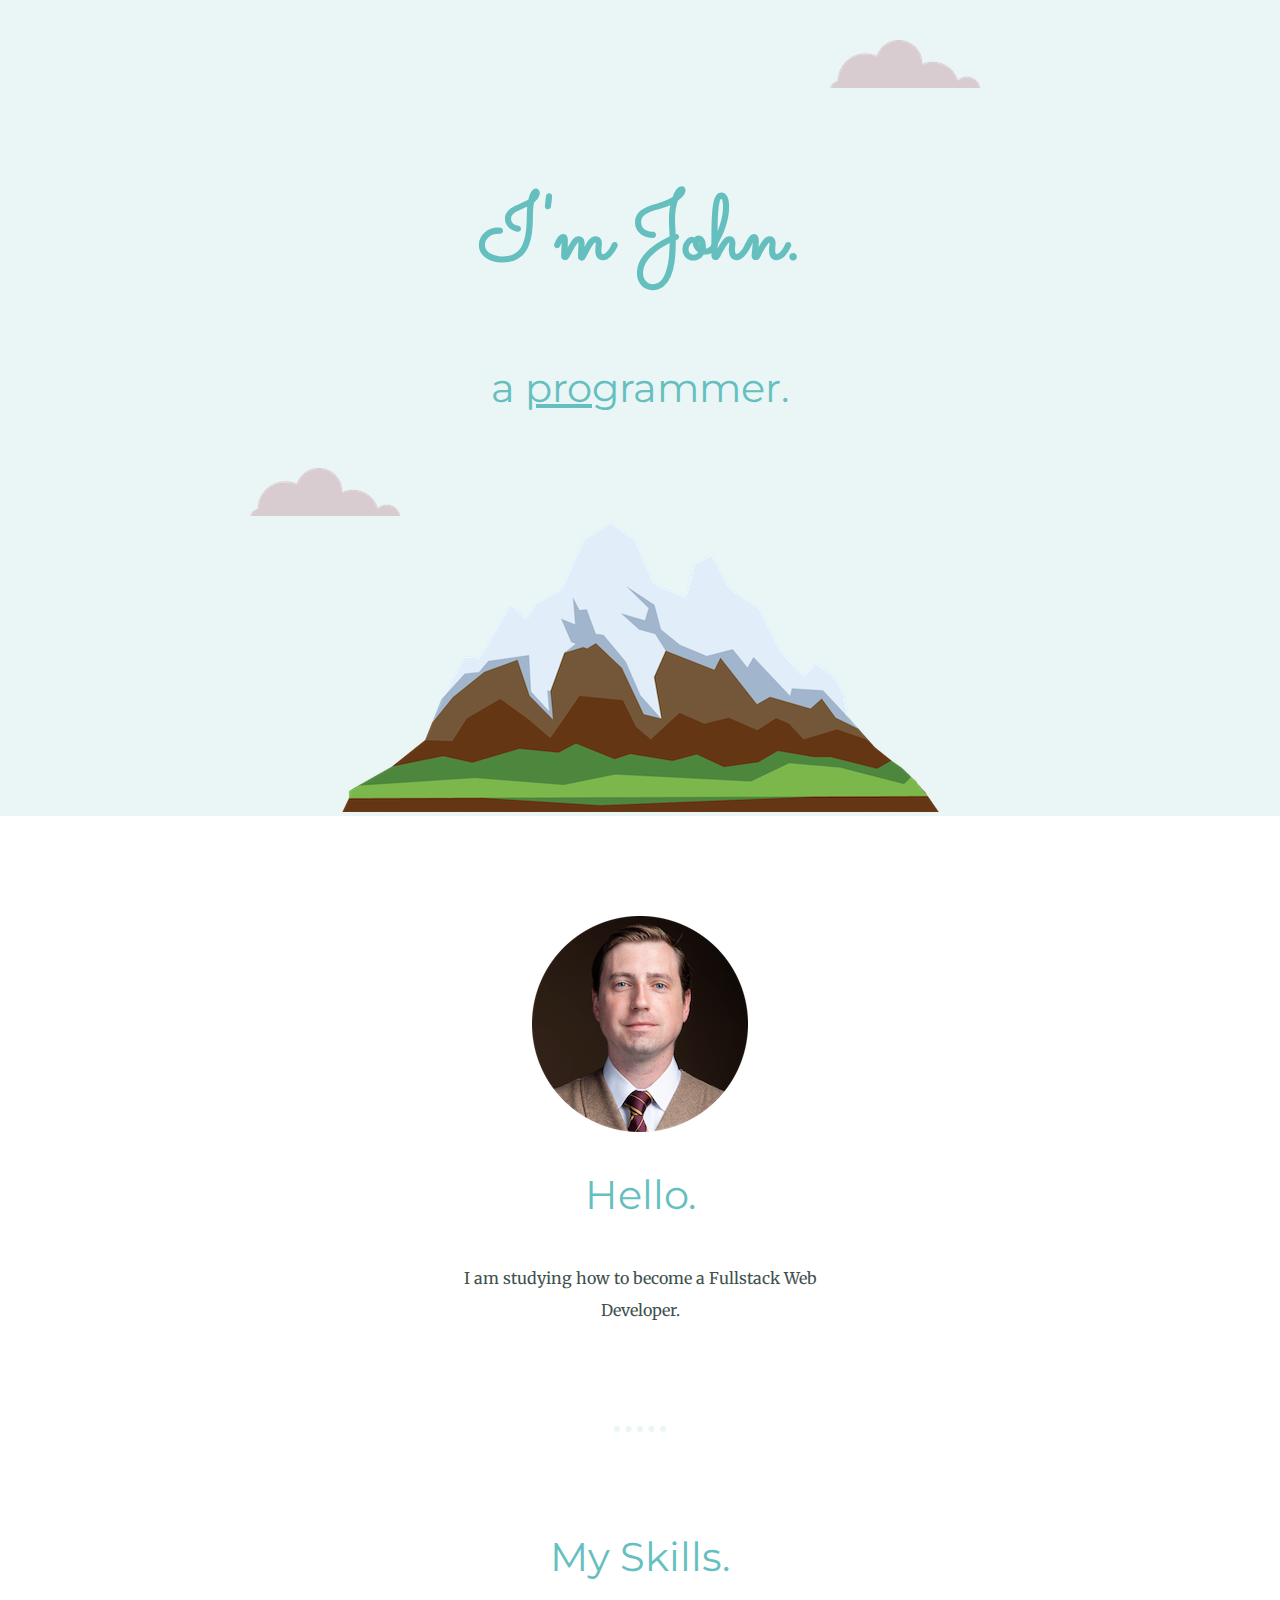
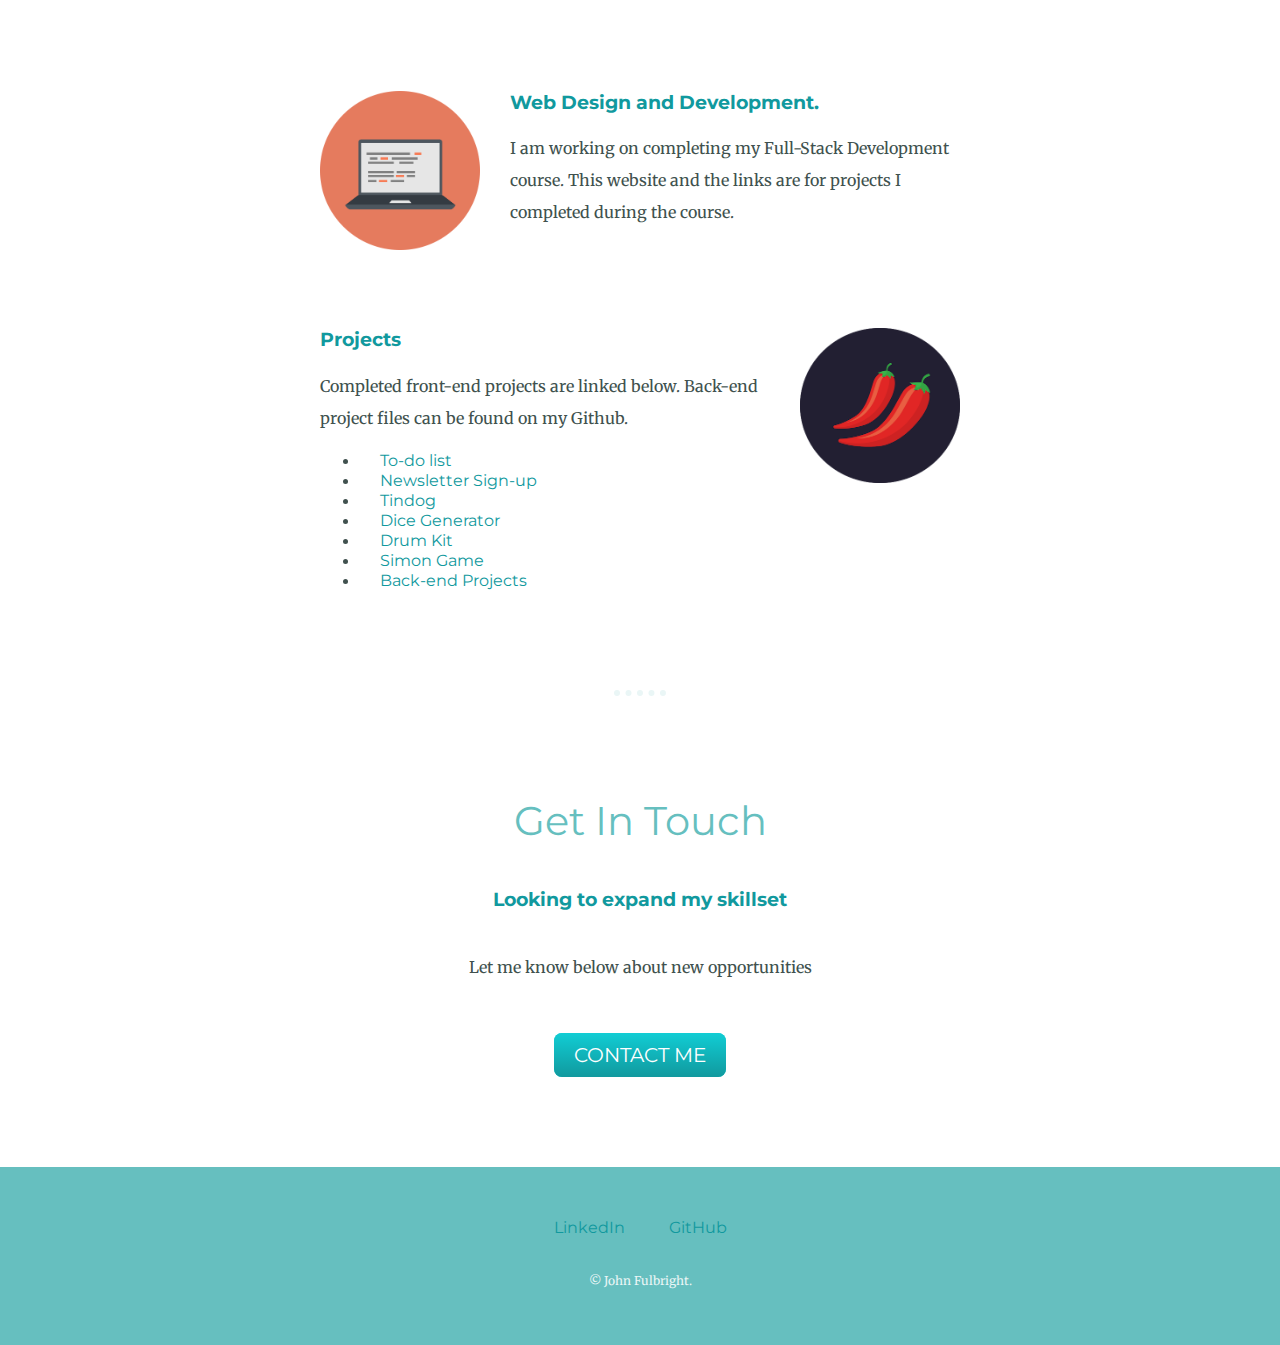
==== index.html @ 8640c63f "Update index.html" ====
<!DOCTYPE html>
<html lang="en" dir="ltr">

<head>
  <meta charset="utf-8">
  <title>John Fulbright</title>
  <link rel="stylesheet" href="css/styles.css">
  <link rel="icon" href="images/favicon.ico">
  <link rel="preconnect" href="https://fonts.googleapis.com">
  <link rel="preconnect" href="https://fonts.gstatic.com" crossorigin>
  <link href="https://fonts.googleapis.com/css2?family=Merriweather&family=Montserrat&family=Sacramento&display=swap" rel="stylesheet">
</head>

<body>
  <div class="top-container">
    <img class="top-cloud" src="images/cloud.png" alt="clouds-img">
    <h1>I'm John.</h1>
    <h2>a <span class="pro">pro</span>grammer.</h2>
    <img class="bottom-cloud" src="images/cloud.png" alt="cloud-img">
    <img src="images/mountain.png" alt="moutain-img">
  </div>
  <div class="middle-container">
    <div class="profile">
      <img class="profile-img" src="images/John Profile.png" alt="John's profile picture">
      <h2>Hello.</h2>
      <p class="intro">I am studying how to become a Fullstack Web Developer.</p>
    </div>
    <hr>
    <div class="skills">
      <h2>My Skills.</h2>
      <div class="skill-row">
        <img class="laptop-img" src="images/laptop.png" alt="Laptop img">
        <h3>Web Design and Development.</h3>
        <p>I am working on completing my Full-Stack Development course. This website and the links are for projects I completed during the course.</p>
      </div>
      <div class="skill-row">
        <img class="chillies-img" src="images/chillies.png" alt="Pepper img">
        <h3>Projects</h3>
        <p>Completed front-end projects are linked below. Back-end project files can be found on my Github.</p>
        <ul>
          <li><a href="https://gentle-hollows-86033.herokuapp.com">To-do list</a></li>
          <li><a href="https://quiet-inlet-40746.herokuapp.com">Newsletter Sign-up</a></li>
          <li><a href="https://watchfulpuma.github.io/Tindog">Tindog</a></li>
          <li><a href="https://watchfulpuma.github.io/Dice/">Dice Generator</a></li>
          <li><a href="https://watchfulpuma.github.io/Drums/">Drum Kit</a></li>
          <li><a href="https://watchfulpuma.github.io/Simon-Game/">Simon Game</a></li>
          <li><a href="https://github.com/watchfulpuma">Back-end Projects</a></li>
        </ul>
      </div>
    </div>
    <hr>
    <div class="contact-me">
      <h2>Get In Touch</h2>
      <h3>Looking to expand my skillset</h3>
      <p class="contact-message">Let me know below about new opportunities</p>
      <a class="btn" href="mailto:watchfulpuma@gmail.com">CONTACT ME</a>
    </div>
  </div>


  <div class="bottom-container">
    <a class="footer-link" href="https://www.linkedin.com/in/john-fulbright-b0b5331b9/">LinkedIn</a>
    <a class="footer-link" href="https://github.com/watchfulpuma">GitHub</a>
    <p class="copyright">© John Fulbright.</p>
  </div>

</body>

</html>
---- css/styles.css ----
body {
  color: #40514E;
  margin: 0;
  text-align: center;
  font-family: 'Merriweather', serif;
}

hr {
  width: 4%;
  border-width: 6px;
  border-color: #EAF6F6;
  border-style: dotted none none;
  margin: 100px auto 100px auto;
}

h1 {
  font-size: 5.625rem;
  color: #66BFBF;
  margin: 50px auto 0 auto;
  font-family: 'Sacramento', cursive;
  line-height: 2;
}

h2 {
  font-family: 'Montserrat', sans-serif;
  font-size: 2.5rem;
  color: #66BFBF;
  font-weight: normal;
  padding-bottom: 10px;
}

h3 {
  font-family: 'Montserrat', sans-serif;
  color: #11999E;
}

a {
  font-family: "Montserrat", sans-serif;
  color: #11999E;
  margin: 10px 20px;
  text-decoration: none
}

a:hover{
  color: #EAF6F6;
}

p{
  line-height: 2;
}

.btn {
  background: #11cdd4;
  background-image: -webkit-linear-gradient(top, #11cdd4, #11999e);
  background-image: -moz-linear-gradient(top, #11cdd4, #11999e);
  background-image: -ms-linear-gradient(top, #11cdd4, #11999e);
  background-image: -o-linear-gradient(top, #11cdd4, #11999e);
  background-image: linear-gradient(to bottom, #11cdd4, #11999e);
  -webkit-border-radius: 8;
  -moz-border-radius: 8;
  border-radius: 8px;
  font-family: "Montserrat", sans-serif;
  color: #ffffff;
  font-size: 20px;
  padding: 10px 20px 10px 20px;
  text-decoration: none;
}

.btn:hover {
  background: #30e3cb;
  background-image: -webkit-linear-gradient(top, #30e3cb, #2bc4ad);
  background-image: -moz-linear-gradient(top, #30e3cb, #2bc4ad);
  background-image: -ms-linear-gradient(top, #30e3cb, #2bc4ad);
  background-image: -o-linear-gradient(top, #30e3cb, #2bc4ad);
  background-image: linear-gradient(to bottom, #30e3cb, #2bc4ad);
  text-decoration: none;
}

.top-container {
  background-color: #EAF6F6;
  position: relative;
  padding-top: 100px;
}

.middle-container {
  margin: 100px 0;
}

.bottom-container {
  background-color: #66BFBF;
  padding: 50px 0 20px;
}

.skill-row {
  width: 50%;
  margin: 100px auto 100px auto;
  text-align: left;
}

.laptop-img {
  float: left;
  margin-right: 30px;
  width: 25%
}

.chillies-img {
  float: right;
  margin-left: 30px;
  width: 25%
}

.pro {
  text-decoration: underline;
}

.intro{
  margin: auto;
  width: 30%
}

.contact-message{
  margin: 40px auto 60px;
  width: 40%;
}

.copyright{
  color:  #EAF6F6;
  font-size: 0.75rem;
  padding: 20px 0;
}

.top-cloud {
  position: absolute;
  right: 300px;
  top: 40px;
}

.bottom-cloud {
  position: absolute;
  left: 250px;
  bottom: 300px;
}
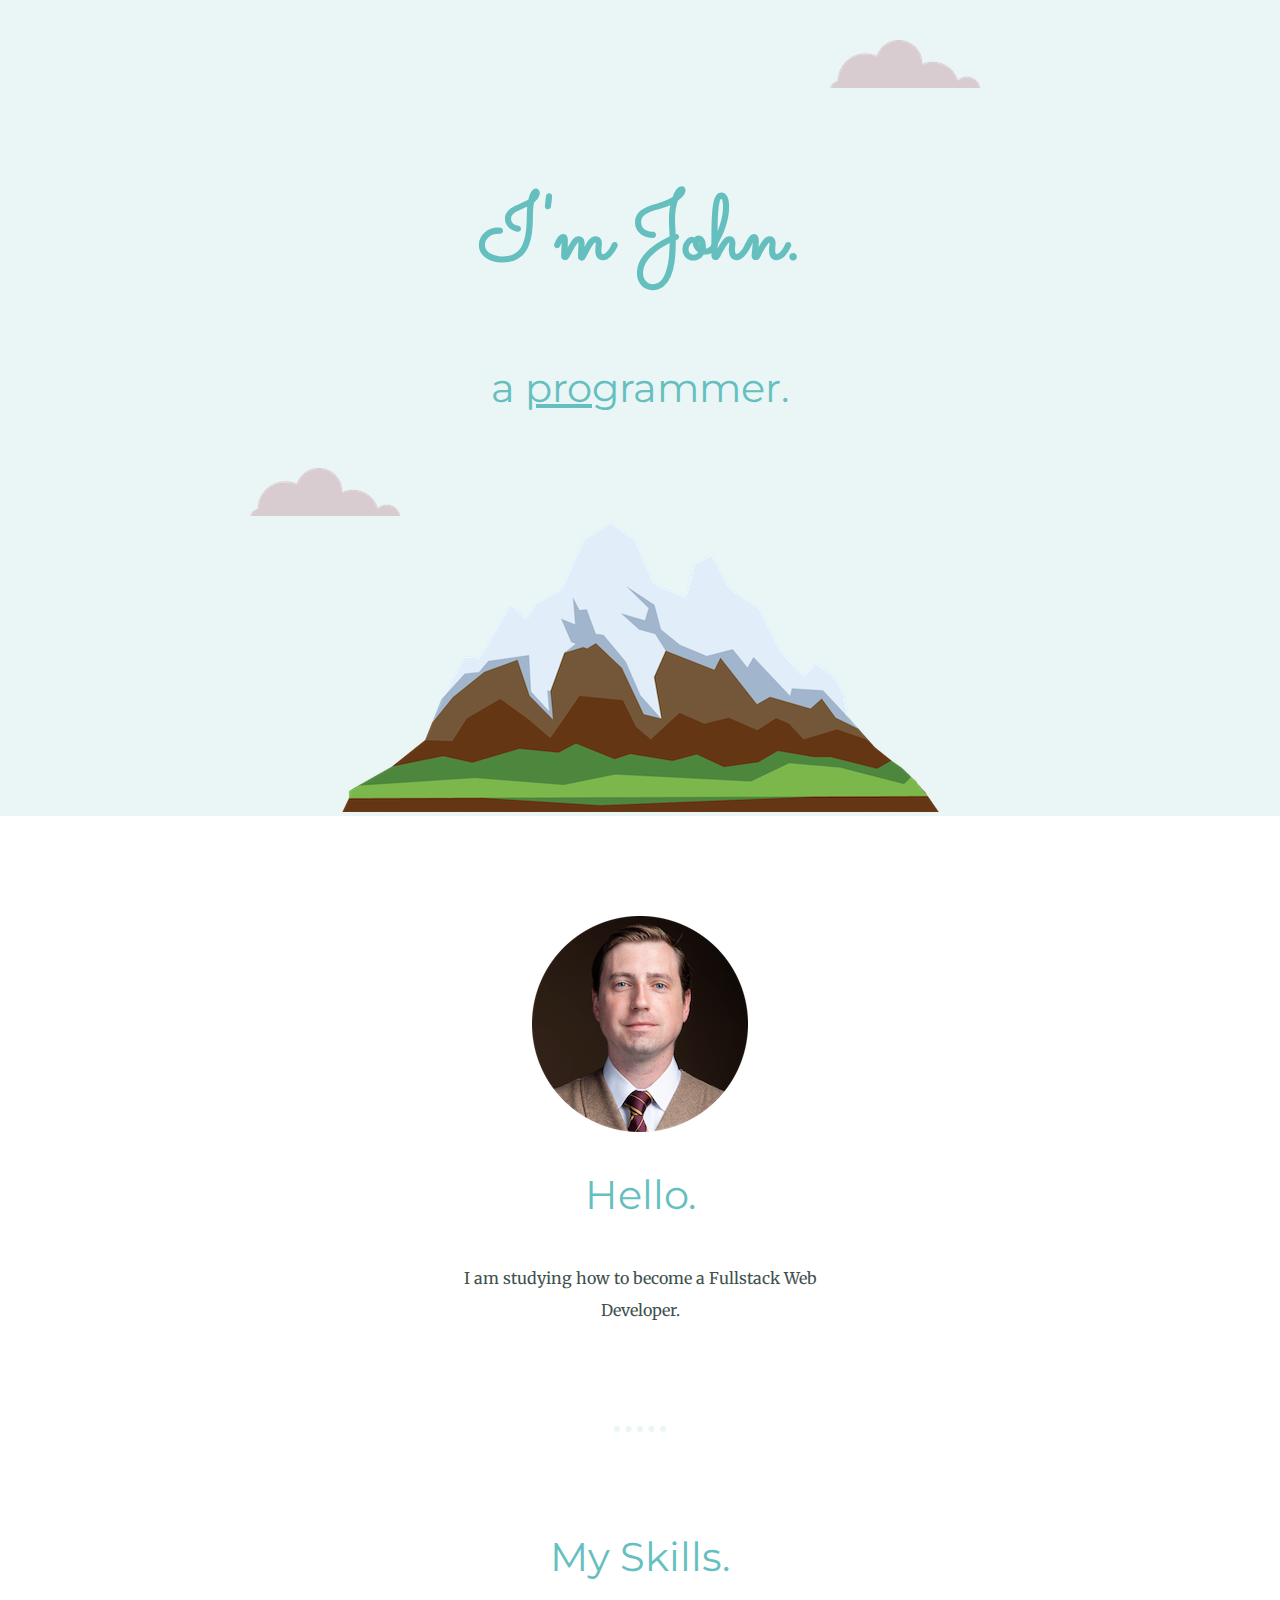
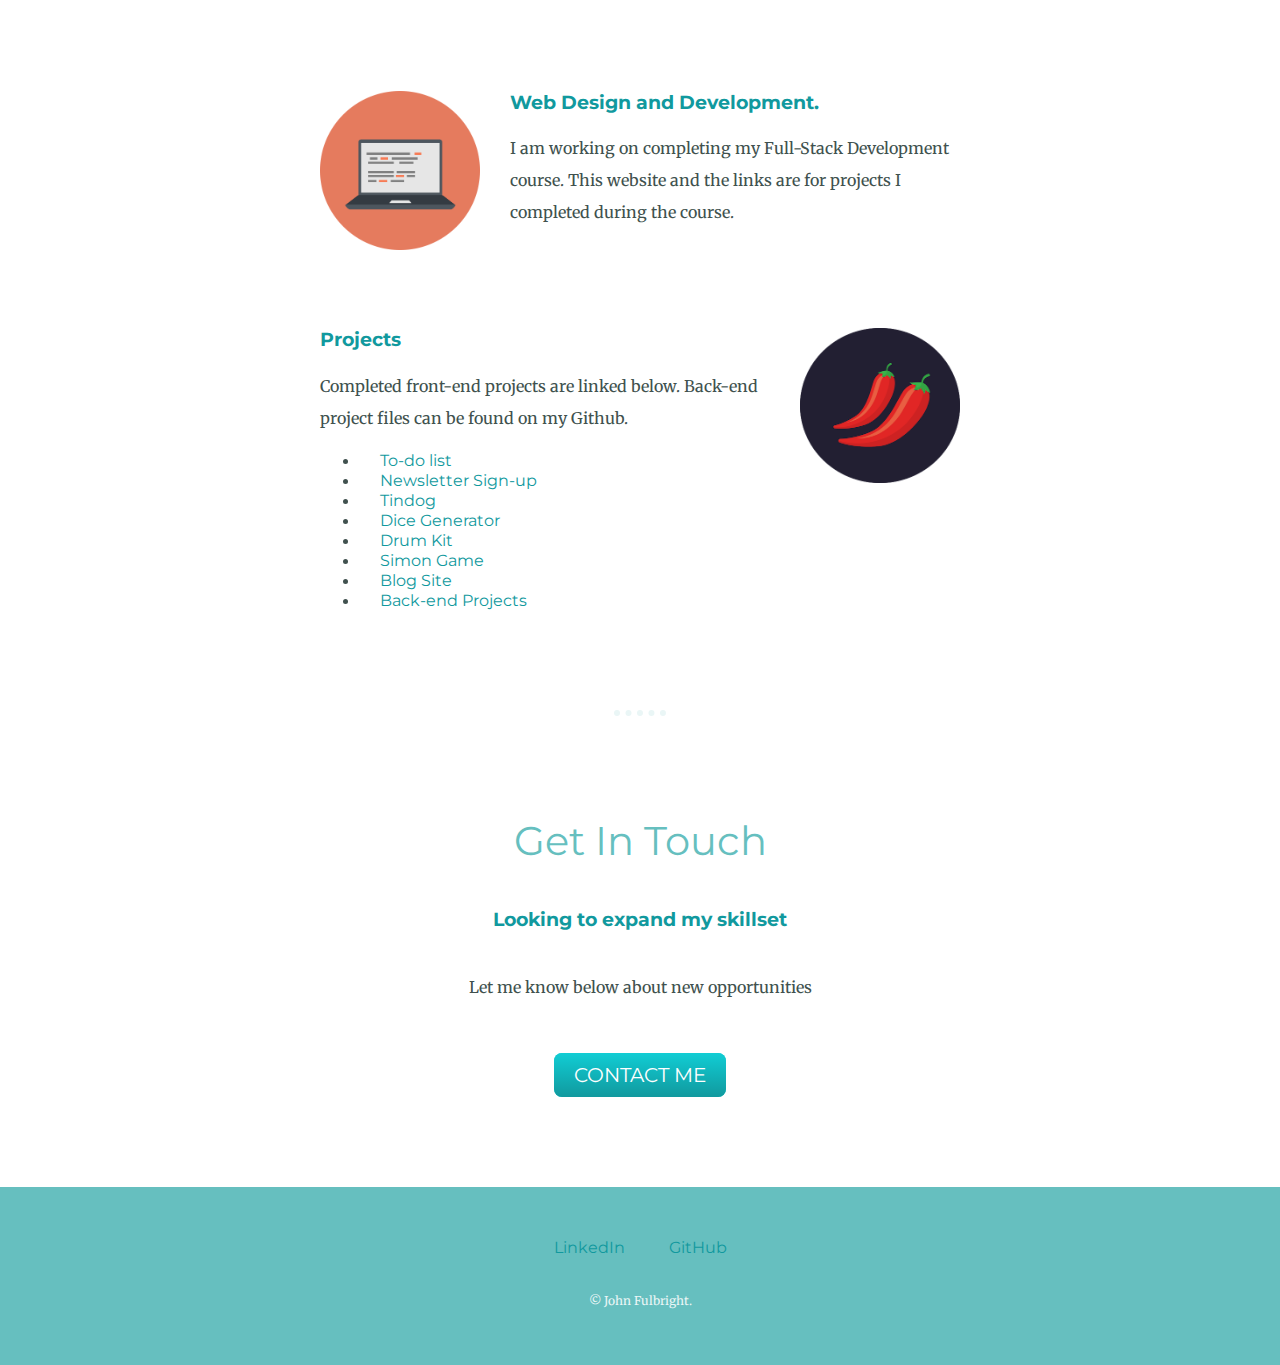
==== commit af1c9c27: "Update index.html" ====
--- a/index.html
+++ b/index.html
@@ -44,6 +44,7 @@
           <li><a href="https://watchfulpuma.github.io/Dice/">Dice Generator</a></li>
           <li><a href="https://watchfulpuma.github.io/Drums/">Drum Kit</a></li>
           <li><a href="https://watchfulpuma.github.io/Simon-Game/">Simon Game</a></li>
+          <li><a href="https://afternoon-fjord-80837.herokuapp.com">Blog Site</a></li>
           <li><a href="https://github.com/watchfulpuma">Back-end Projects</a></li>
         </ul>
       </div>
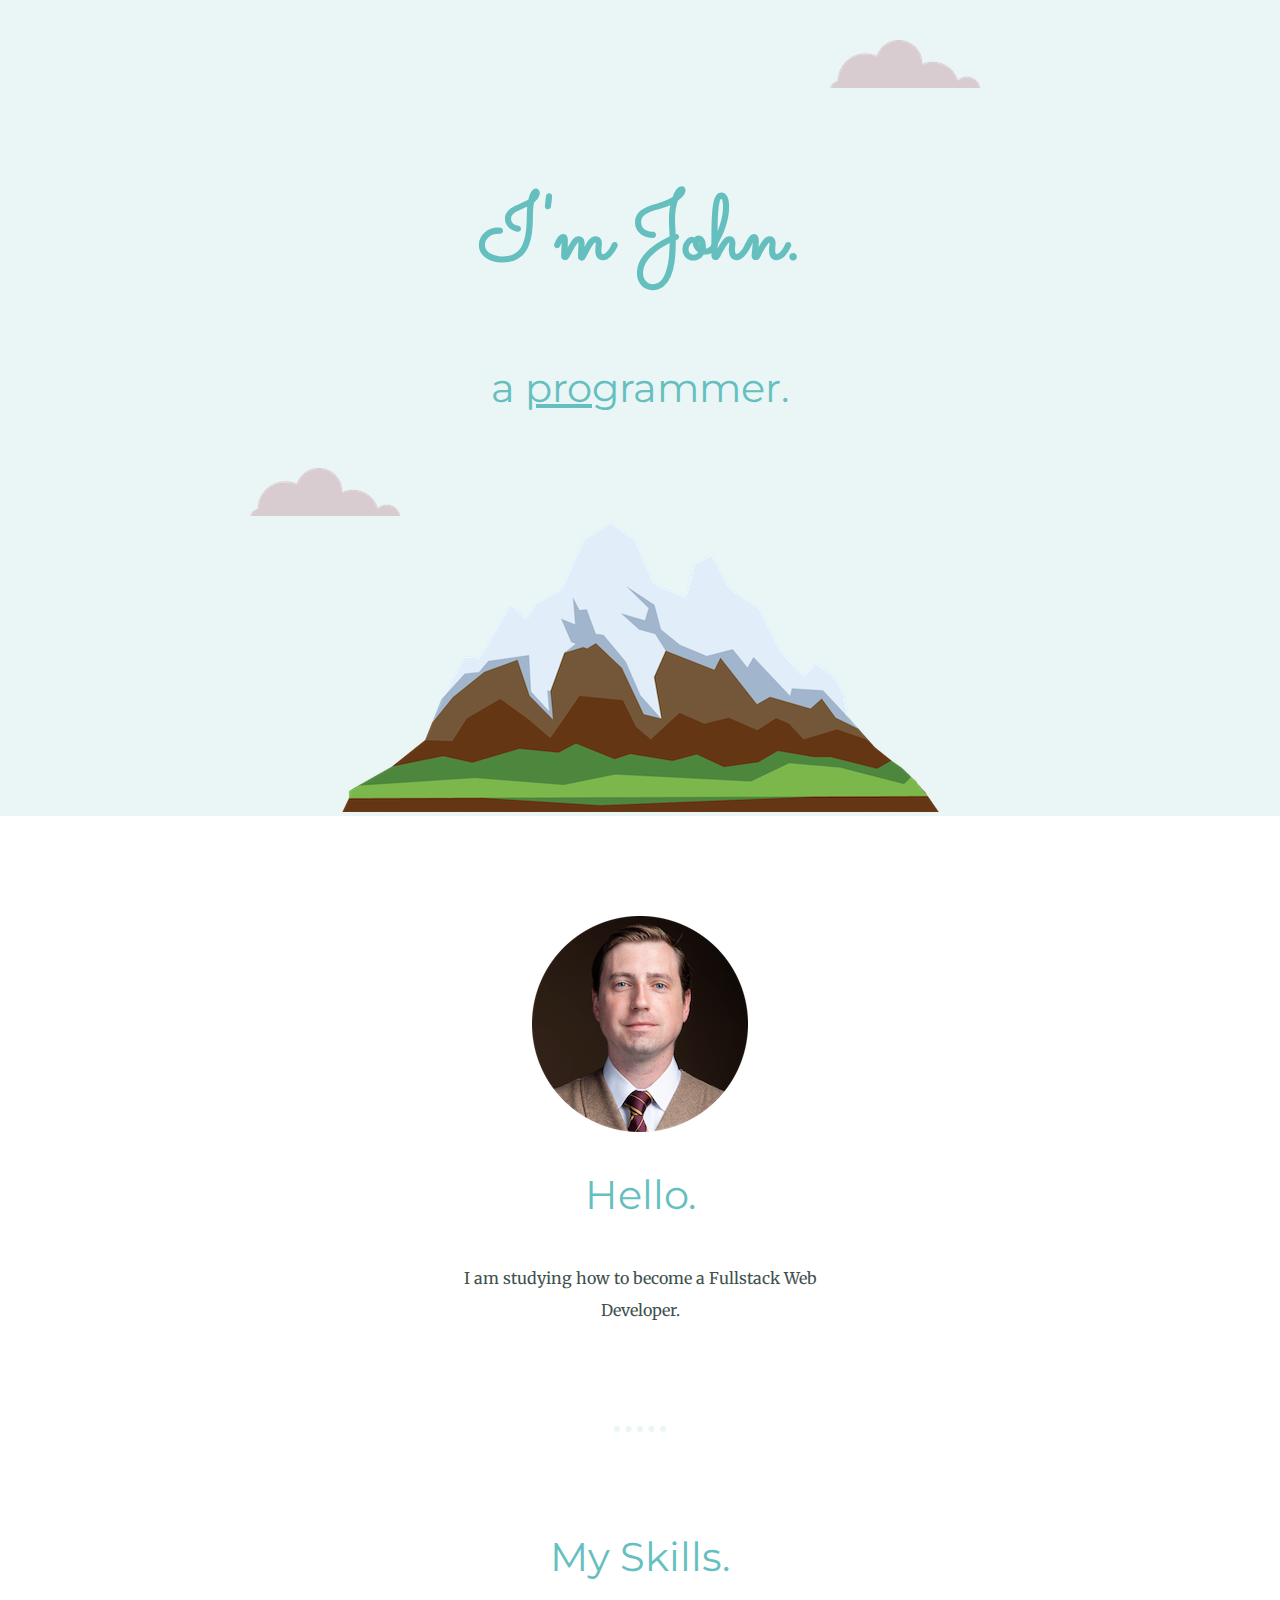
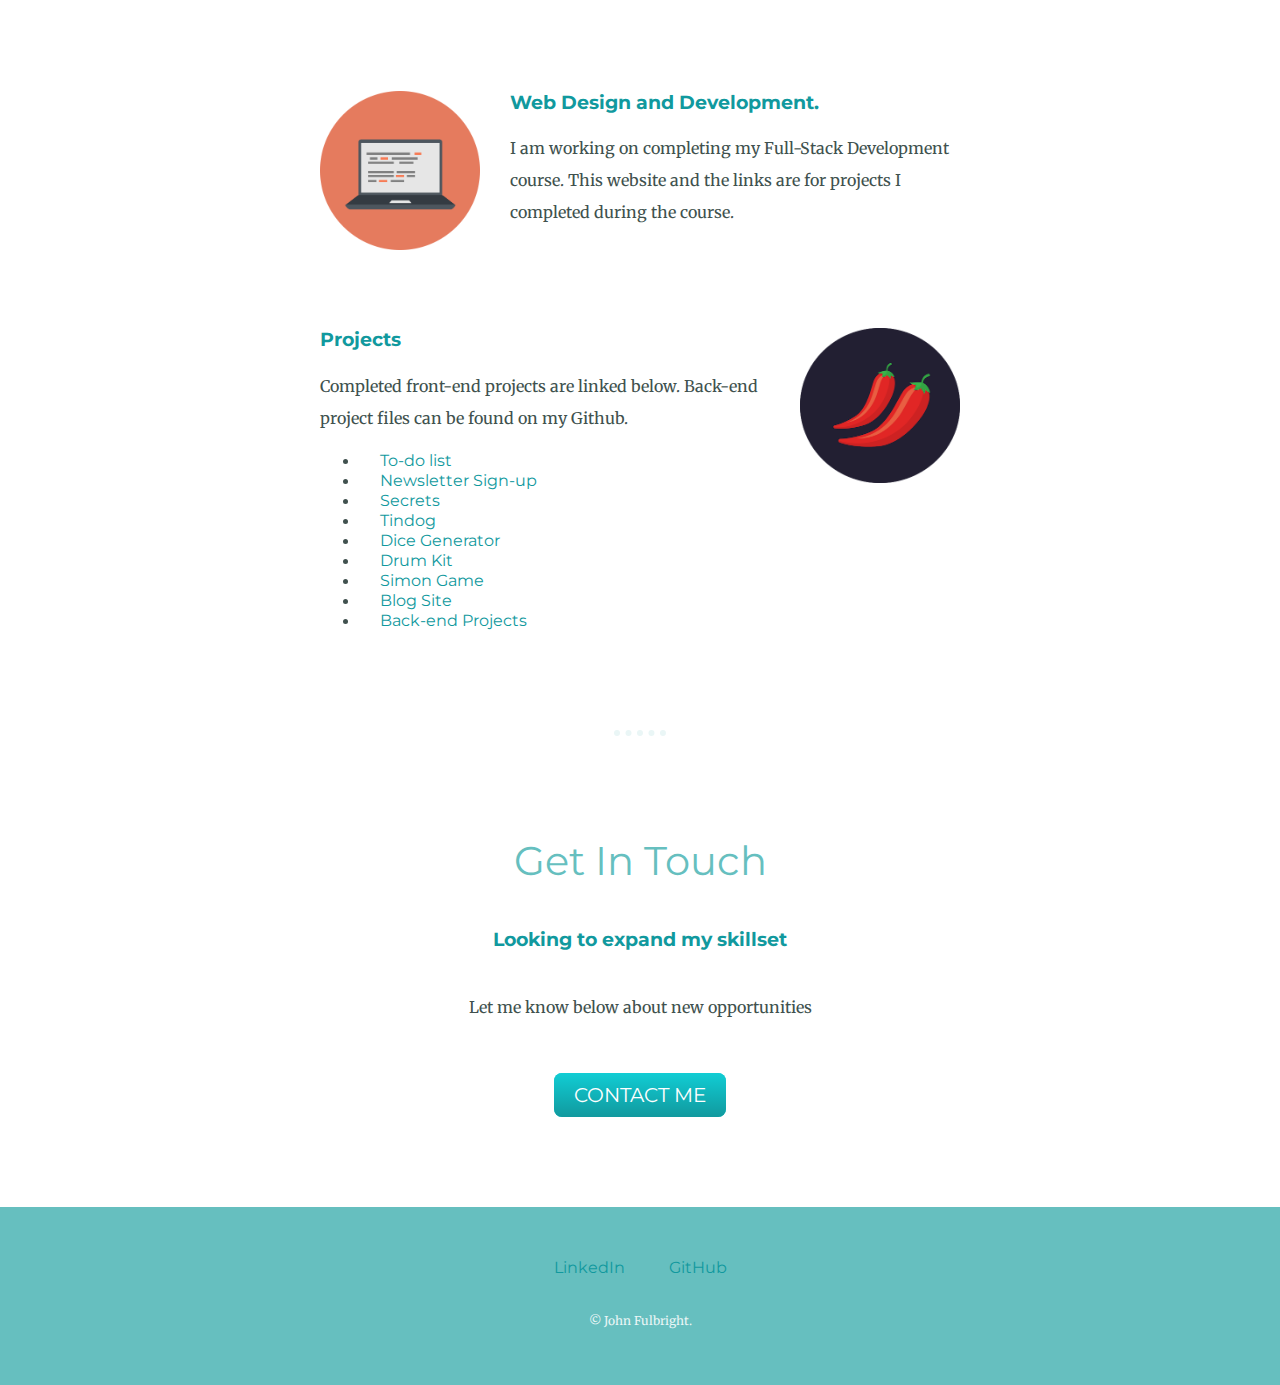
==== commit 0c1a63e4: "Update index.html" ====
--- a/index.html
+++ b/index.html
@@ -40,6 +40,7 @@
         <ul>
           <li><a href="https://gentle-hollows-86033.herokuapp.com">To-do list</a></li>
           <li><a href="https://quiet-inlet-40746.herokuapp.com">Newsletter Sign-up</a></li>
+          <li><a href="https://morning-spire-47096.herokuapp.com/">Secrets</a></li>
           <li><a href="https://watchfulpuma.github.io/Tindog">Tindog</a></li>
           <li><a href="https://watchfulpuma.github.io/Dice/">Dice Generator</a></li>
           <li><a href="https://watchfulpuma.github.io/Drums/">Drum Kit</a></li>
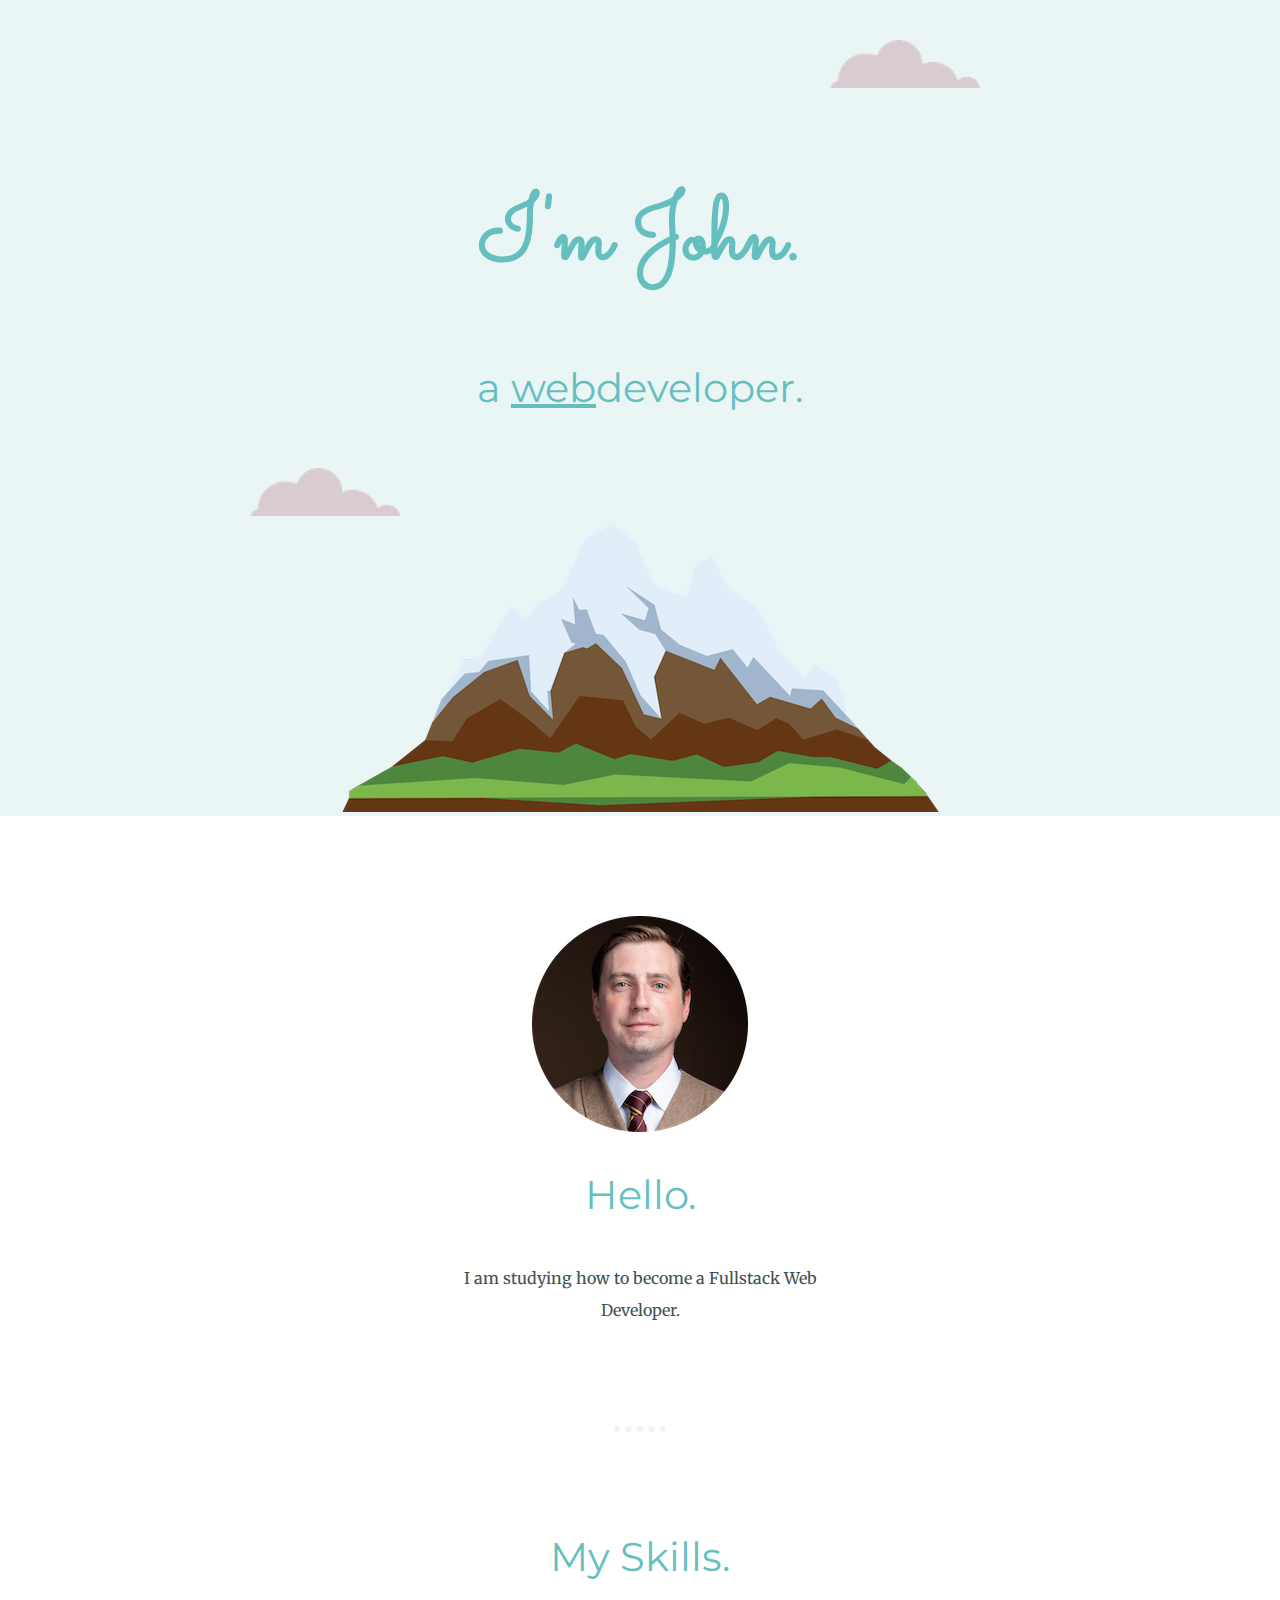
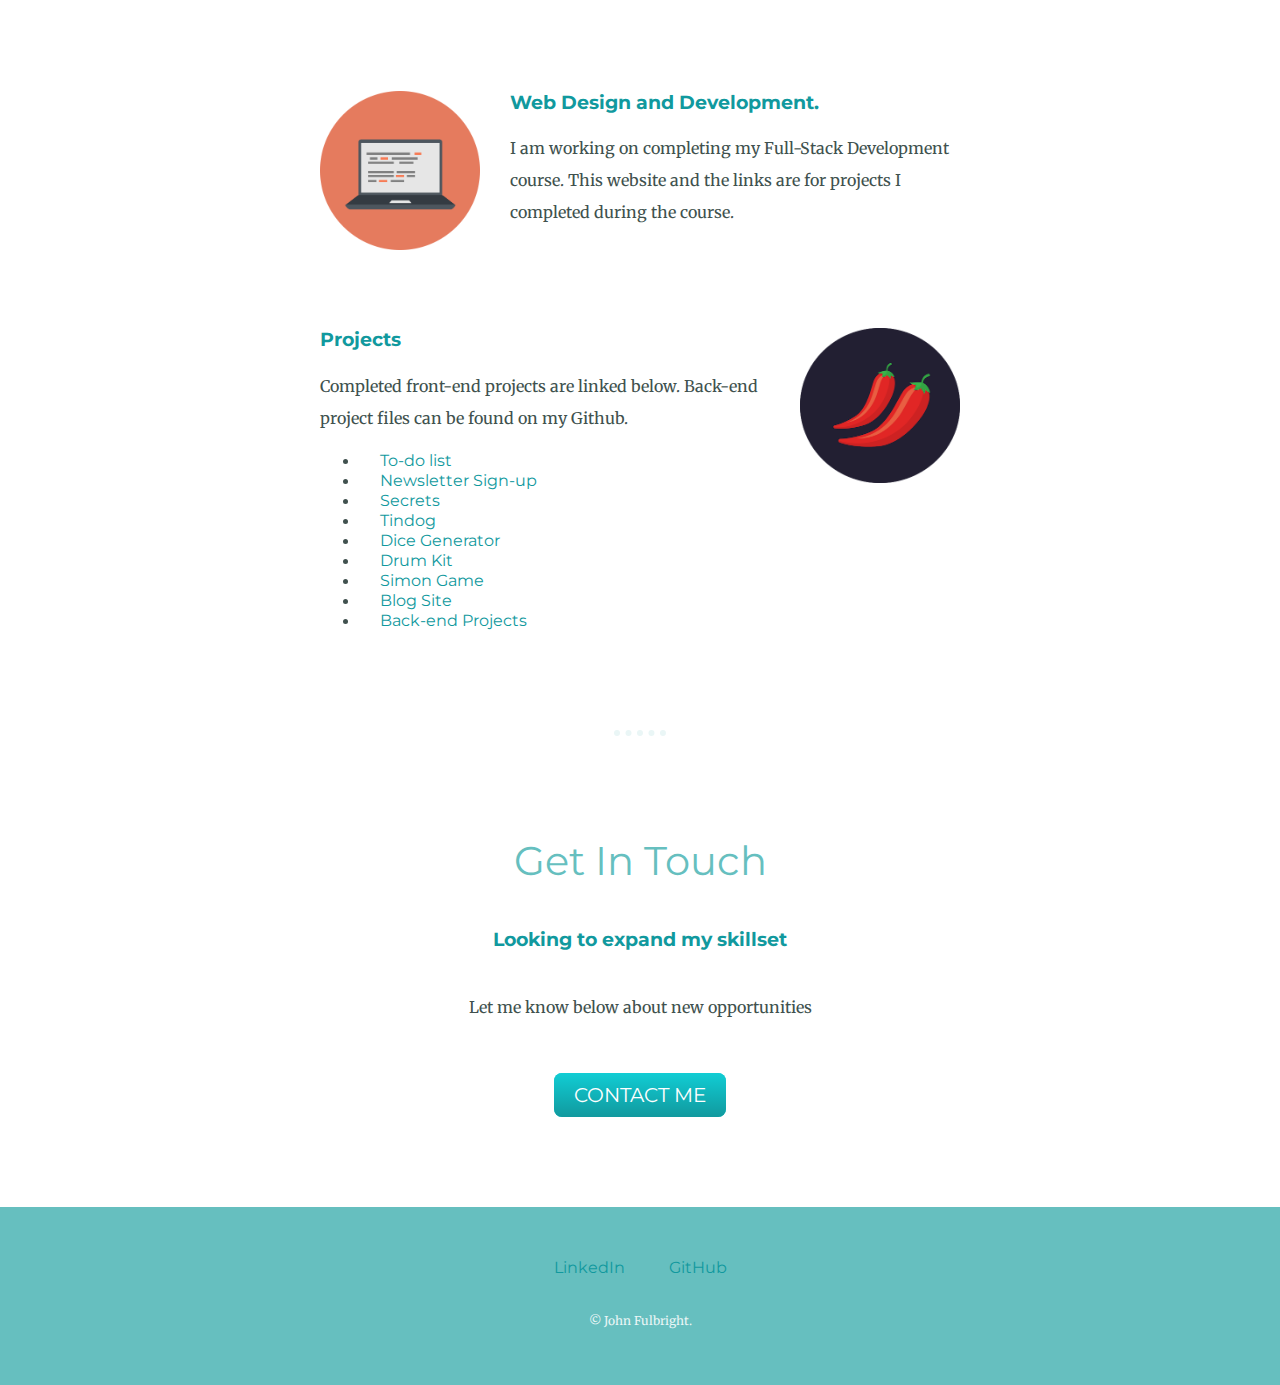
==== commit 2d395500: "Update index.html" ====
--- a/index.html
+++ b/index.html
@@ -15,7 +15,7 @@
   <div class="top-container">
     <img class="top-cloud" src="images/cloud.png" alt="clouds-img">
     <h1>I'm John.</h1>
-    <h2>a <span class="pro">pro</span>grammer.</h2>
+    <h2>a <span class="pro">web</span>developer.</h2>
     <img class="bottom-cloud" src="images/cloud.png" alt="cloud-img">
     <img src="images/mountain.png" alt="moutain-img">
   </div>
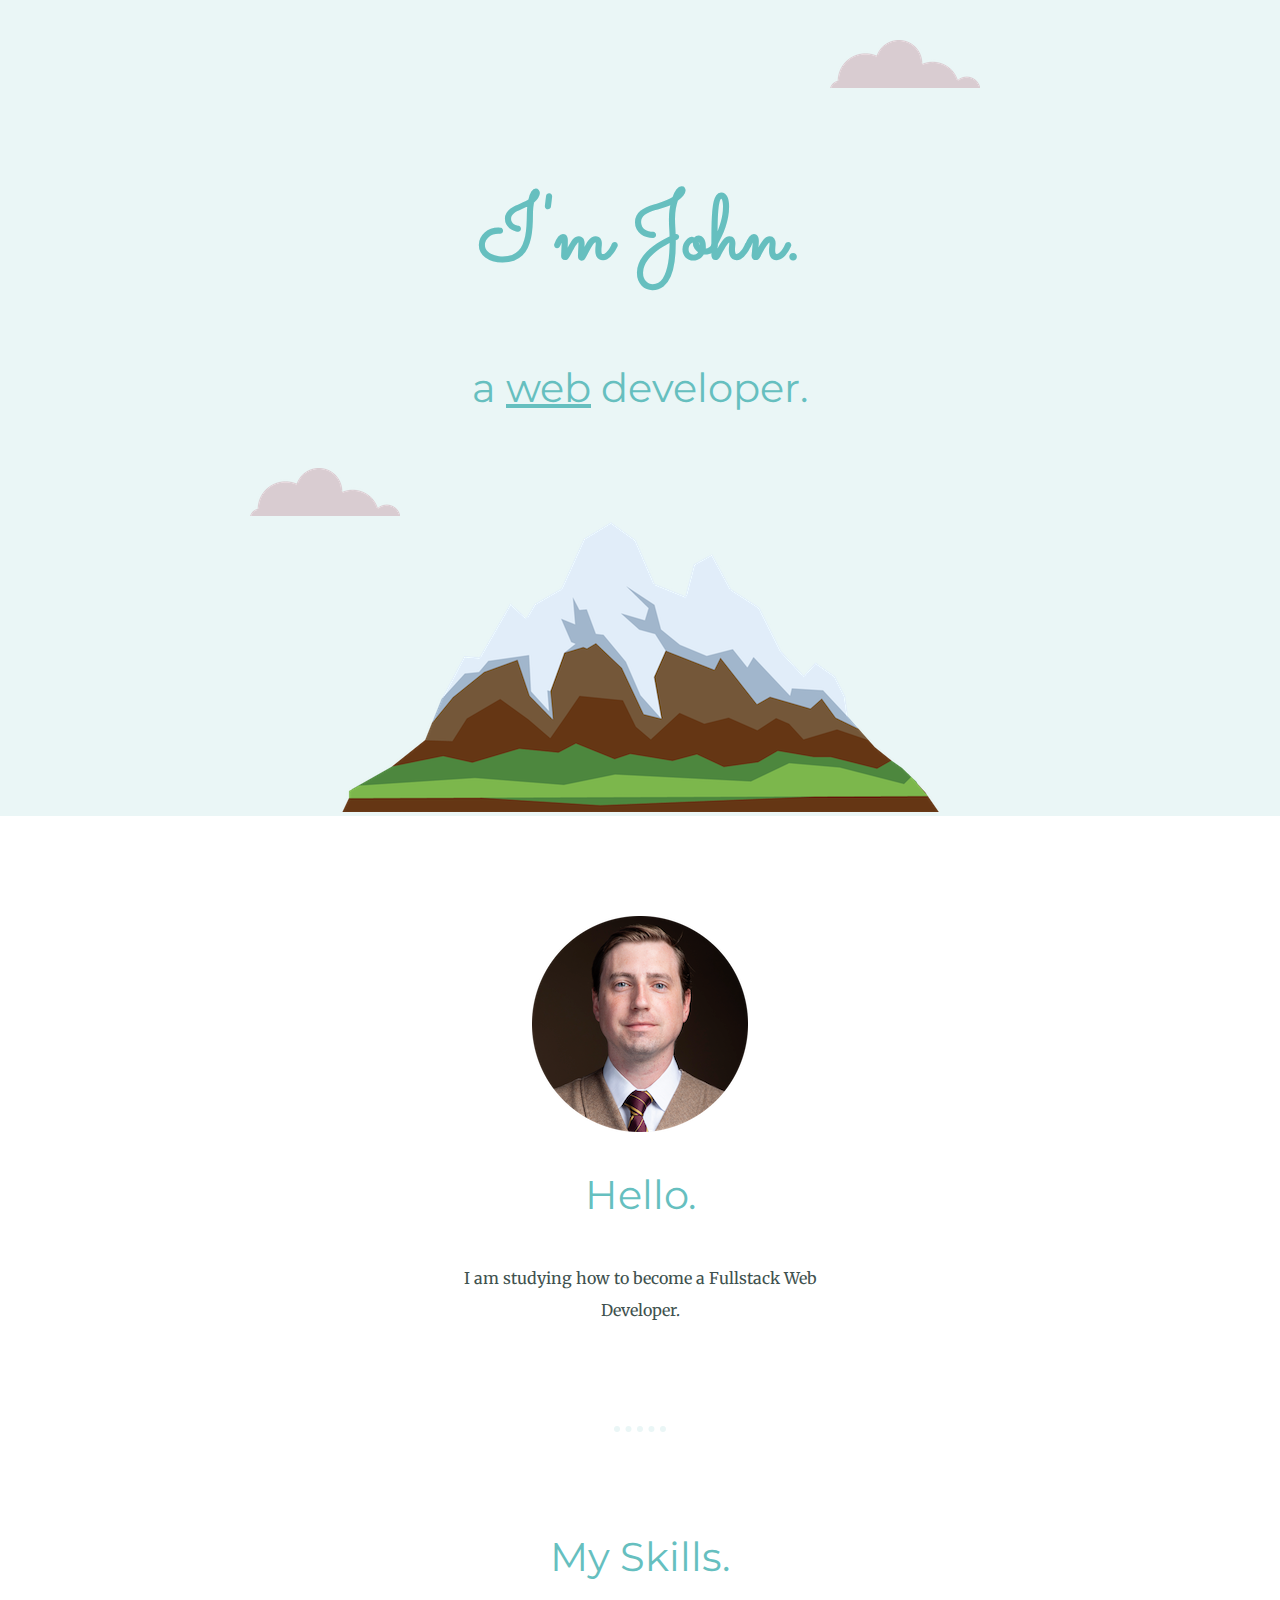
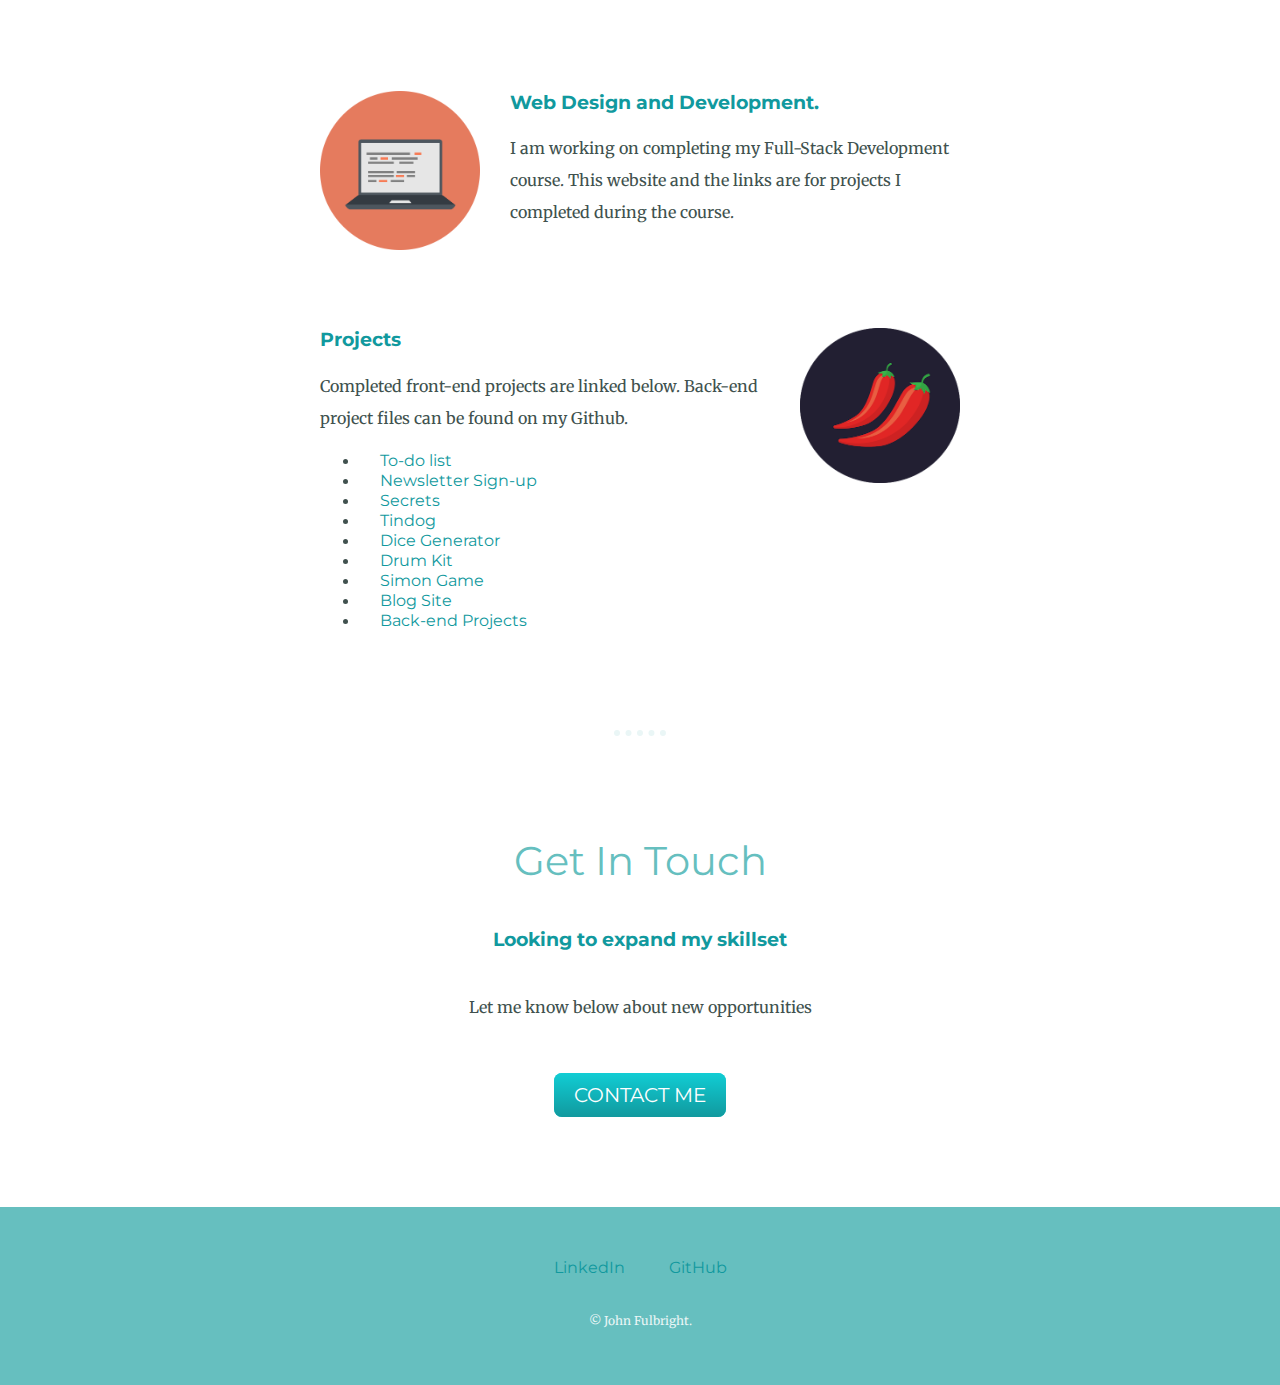
==== commit 0e71668e: "Update index.html" ====
--- a/index.html
+++ b/index.html
@@ -15,7 +15,7 @@
   <div class="top-container">
     <img class="top-cloud" src="images/cloud.png" alt="clouds-img">
     <h1>I'm John.</h1>
-    <h2>a <span class="pro">web</span>developer.</h2>
+    <h2>a <span class="pro">web</span> developer.</h2>
     <img class="bottom-cloud" src="images/cloud.png" alt="cloud-img">
     <img src="images/mountain.png" alt="moutain-img">
   </div>
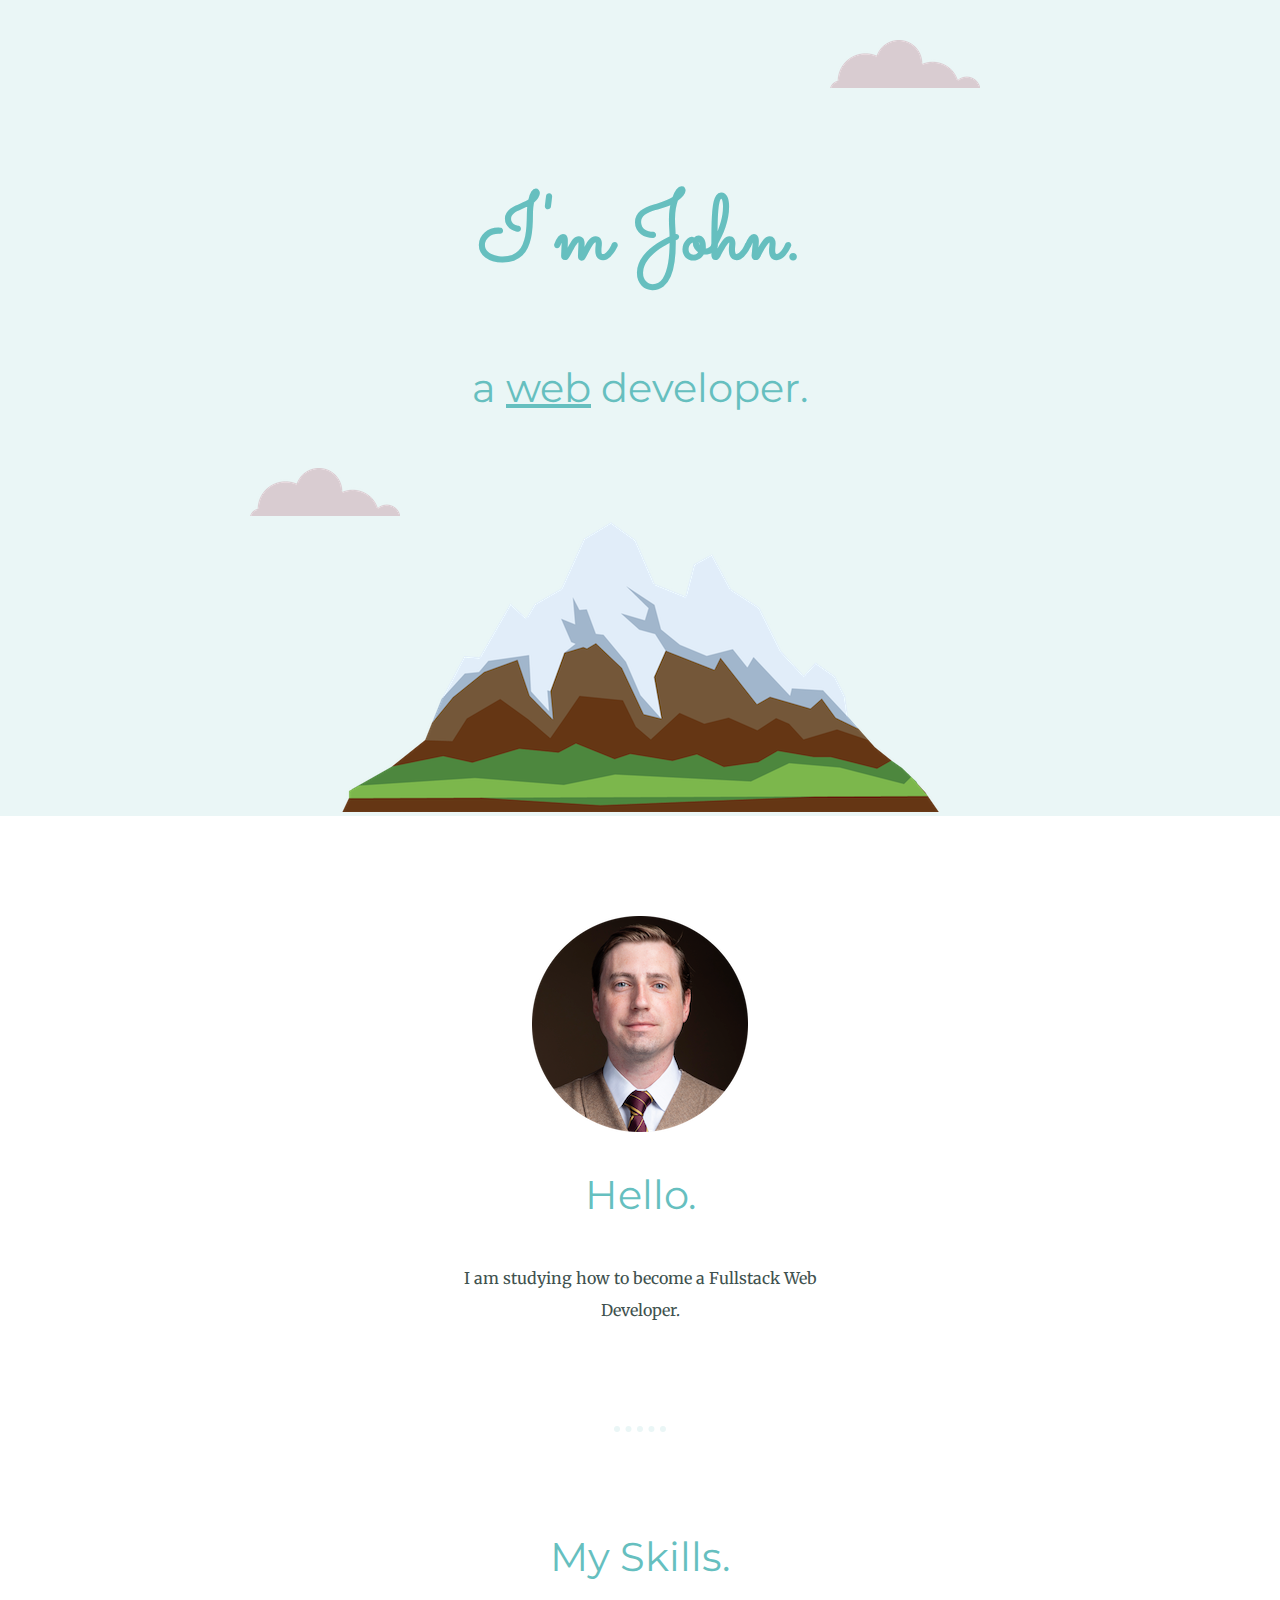
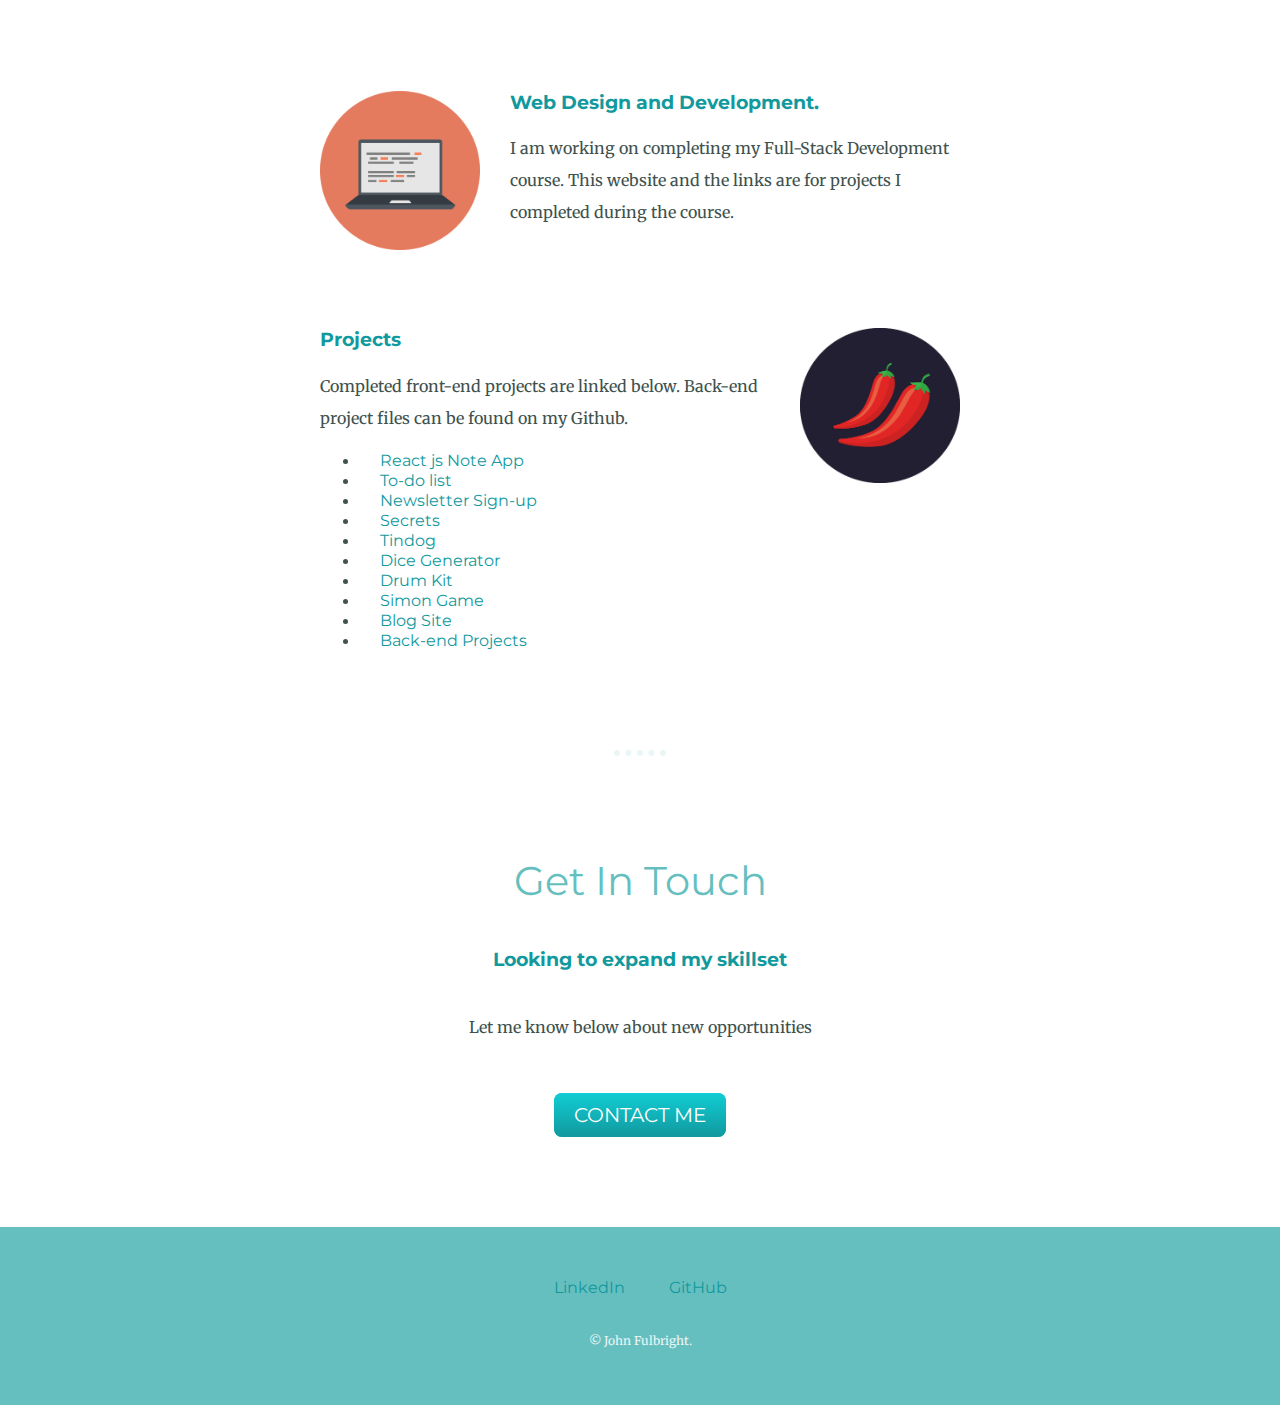
==== commit 5859cf64: "Update index.html" ====
--- a/index.html
+++ b/index.html
@@ -38,6 +38,7 @@
         <h3>Projects</h3>
         <p>Completed front-end projects are linked below. Back-end project files can be found on my Github.</p>
         <ul>
+          <li><a href="https://mm47ux.csb.app">React js Note App</a></li>
           <li><a href="https://gentle-hollows-86033.herokuapp.com">To-do list</a></li>
           <li><a href="https://quiet-inlet-40746.herokuapp.com">Newsletter Sign-up</a></li>
           <li><a href="https://morning-spire-47096.herokuapp.com/">Secrets</a></li>
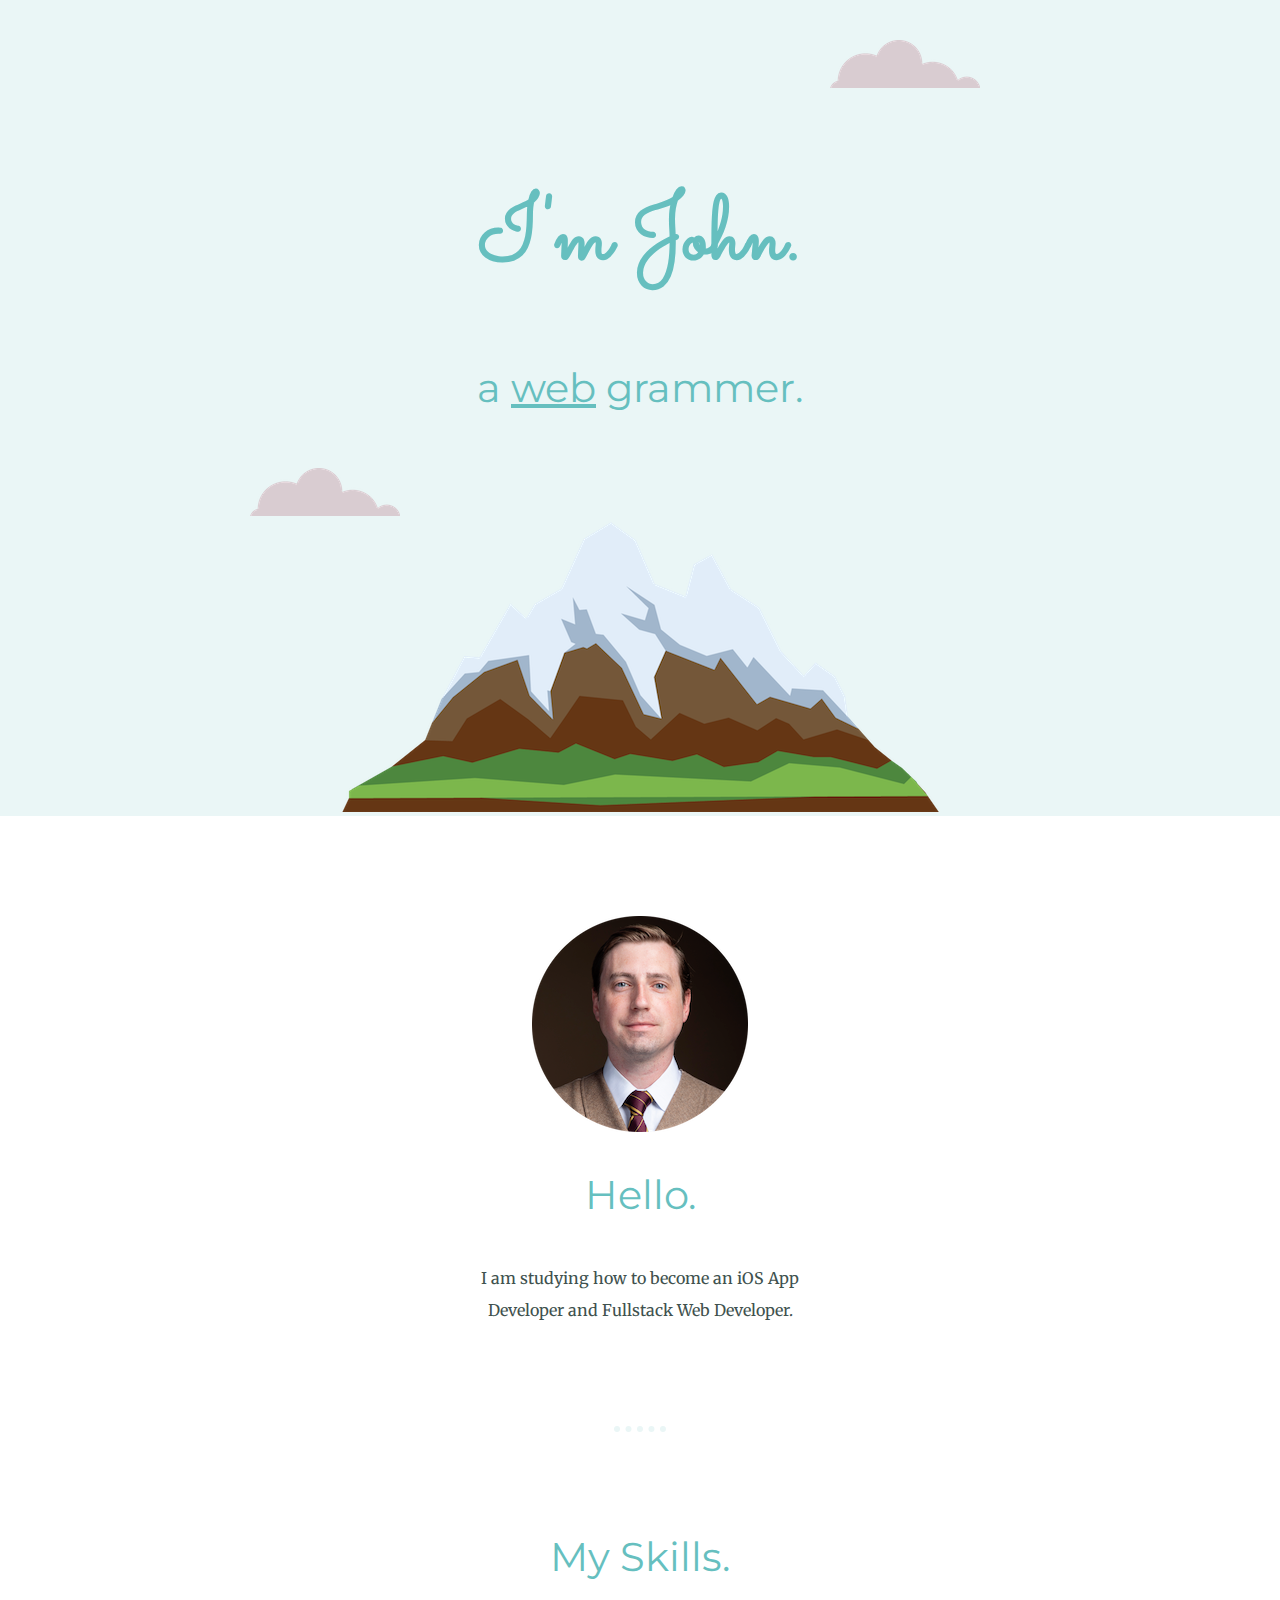
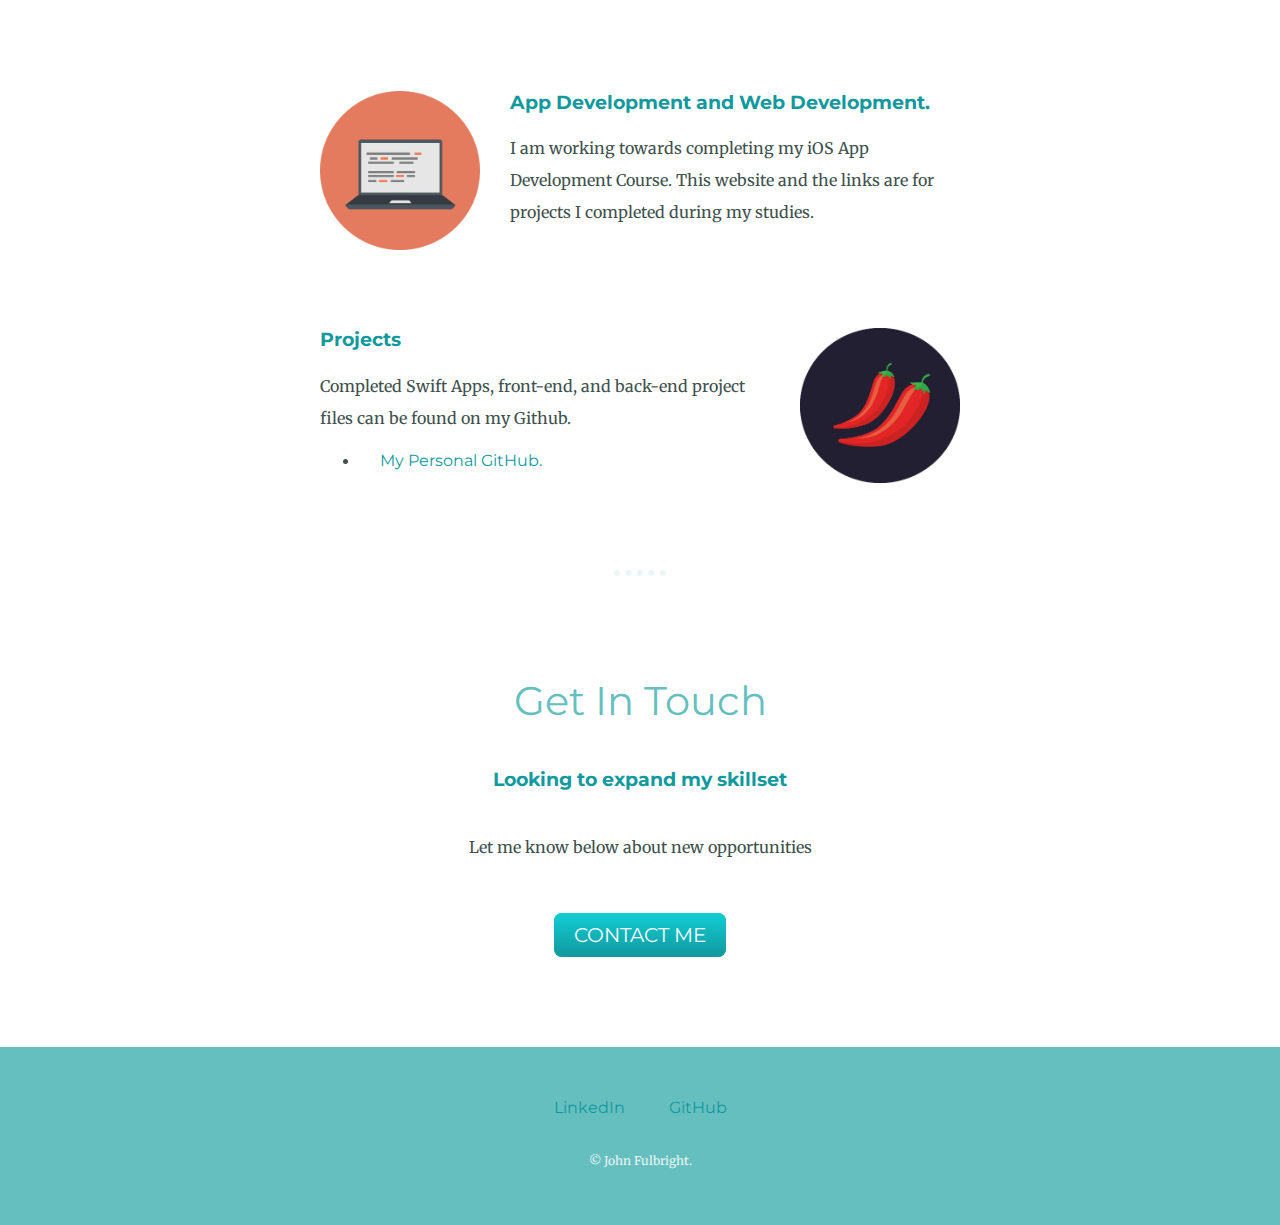
==== commit d5e3ad3e: "Update index.html" ====
--- a/index.html
+++ b/index.html
@@ -15,7 +15,7 @@
   <div class="top-container">
     <img class="top-cloud" src="images/cloud.png" alt="clouds-img">
     <h1>I'm John.</h1>
-    <h2>a <span class="pro">web</span> developer.</h2>
+    <h2>a <span class="pro">web</span> grammer.</h2>
     <img class="bottom-cloud" src="images/cloud.png" alt="cloud-img">
     <img src="images/mountain.png" alt="moutain-img">
   </div>
@@ -23,31 +23,22 @@
     <div class="profile">
       <img class="profile-img" src="images/John Profile.png" alt="John's profile picture">
       <h2>Hello.</h2>
-      <p class="intro">I am studying how to become a Fullstack Web Developer.</p>
+      <p class="intro">I am studying how to become an iOS App Developer and Fullstack Web Developer.</p>
     </div>
     <hr>
     <div class="skills">
       <h2>My Skills.</h2>
       <div class="skill-row">
         <img class="laptop-img" src="images/laptop.png" alt="Laptop img">
-        <h3>Web Design and Development.</h3>
-        <p>I am working on completing my Full-Stack Development course. This website and the links are for projects I completed during the course.</p>
+        <h3>App Development and Web Development.</h3>
+        <p>I am working towards completing my iOS App Development Course. This website and the links are for projects I completed during my studies.</p>
       </div>
       <div class="skill-row">
         <img class="chillies-img" src="images/chillies.png" alt="Pepper img">
         <h3>Projects</h3>
-        <p>Completed front-end projects are linked below. Back-end project files can be found on my Github.</p>
+        <p>Completed Swift Apps, front-end, and back-end project files can be found on my Github.</p>
         <ul>
-          <li><a href="https://mm47ux.csb.app">React js Note App</a></li>
-          <li><a href="https://gentle-hollows-86033.herokuapp.com">To-do list</a></li>
-          <li><a href="https://quiet-inlet-40746.herokuapp.com">Newsletter Sign-up</a></li>
-          <li><a href="https://morning-spire-47096.herokuapp.com/">Secrets</a></li>
-          <li><a href="https://watchfulpuma.github.io/Tindog">Tindog</a></li>
-          <li><a href="https://watchfulpuma.github.io/Dice/">Dice Generator</a></li>
-          <li><a href="https://watchfulpuma.github.io/Drums/">Drum Kit</a></li>
-          <li><a href="https://watchfulpuma.github.io/Simon-Game/">Simon Game</a></li>
-          <li><a href="https://afternoon-fjord-80837.herokuapp.com">Blog Site</a></li>
-          <li><a href="https://github.com/watchfulpuma">Back-end Projects</a></li>
+          <li><a href="https://github.com/watchfulpuma">My Personal GitHub.</a></li>
         </ul>
       </div>
     </div>
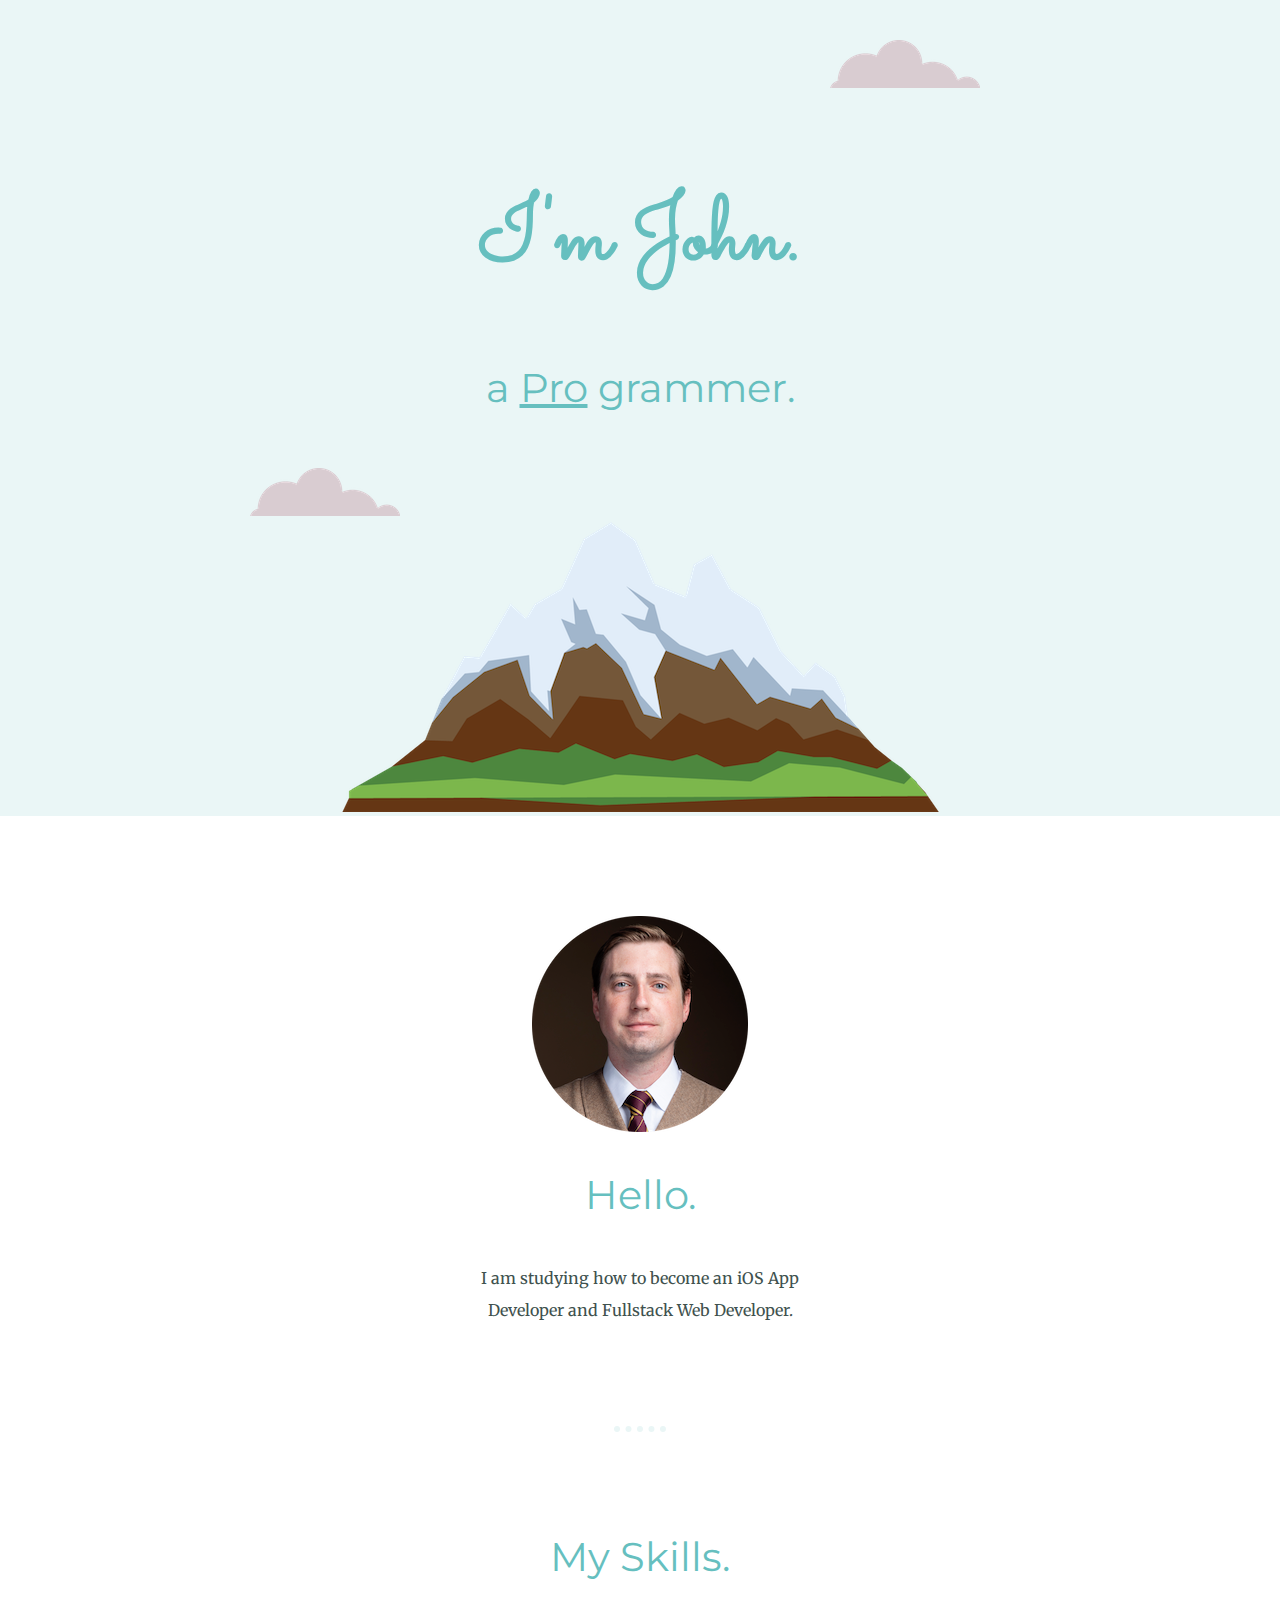
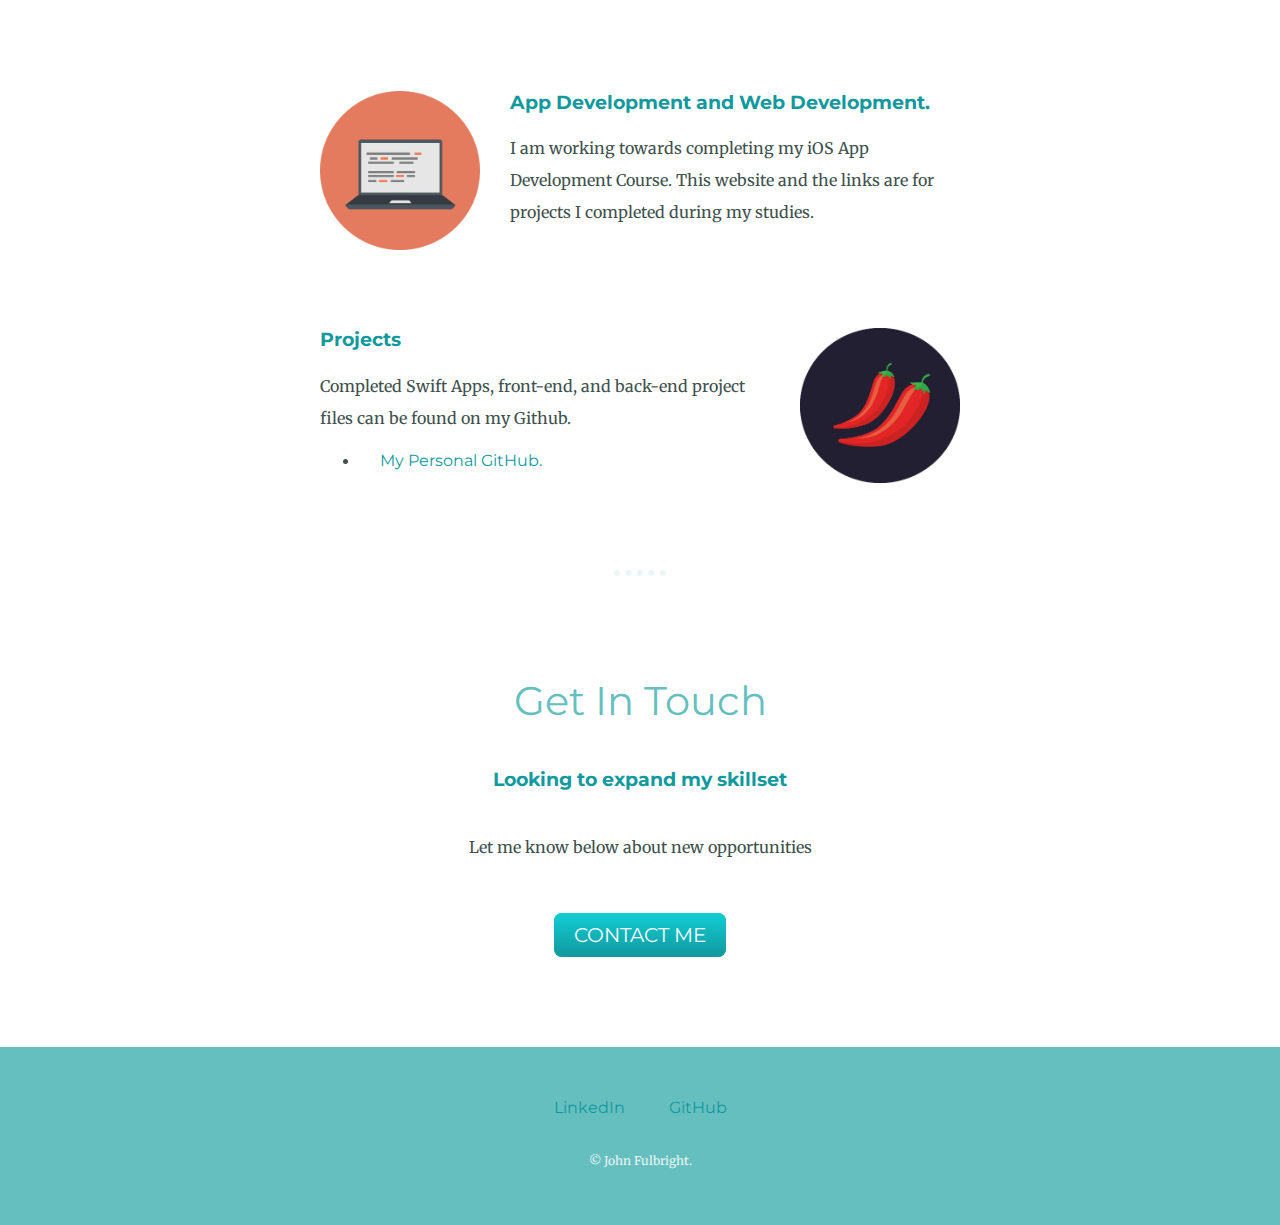
==== commit 0ea699a3: "Update index.html" ====
--- a/index.html
+++ b/index.html
@@ -15,7 +15,7 @@
   <div class="top-container">
     <img class="top-cloud" src="images/cloud.png" alt="clouds-img">
     <h1>I'm John.</h1>
-    <h2>a <span class="pro">web</span> grammer.</h2>
+    <h2>a <span class="pro">Pro</span> grammer.</h2>
     <img class="bottom-cloud" src="images/cloud.png" alt="cloud-img">
     <img src="images/mountain.png" alt="moutain-img">
   </div>
